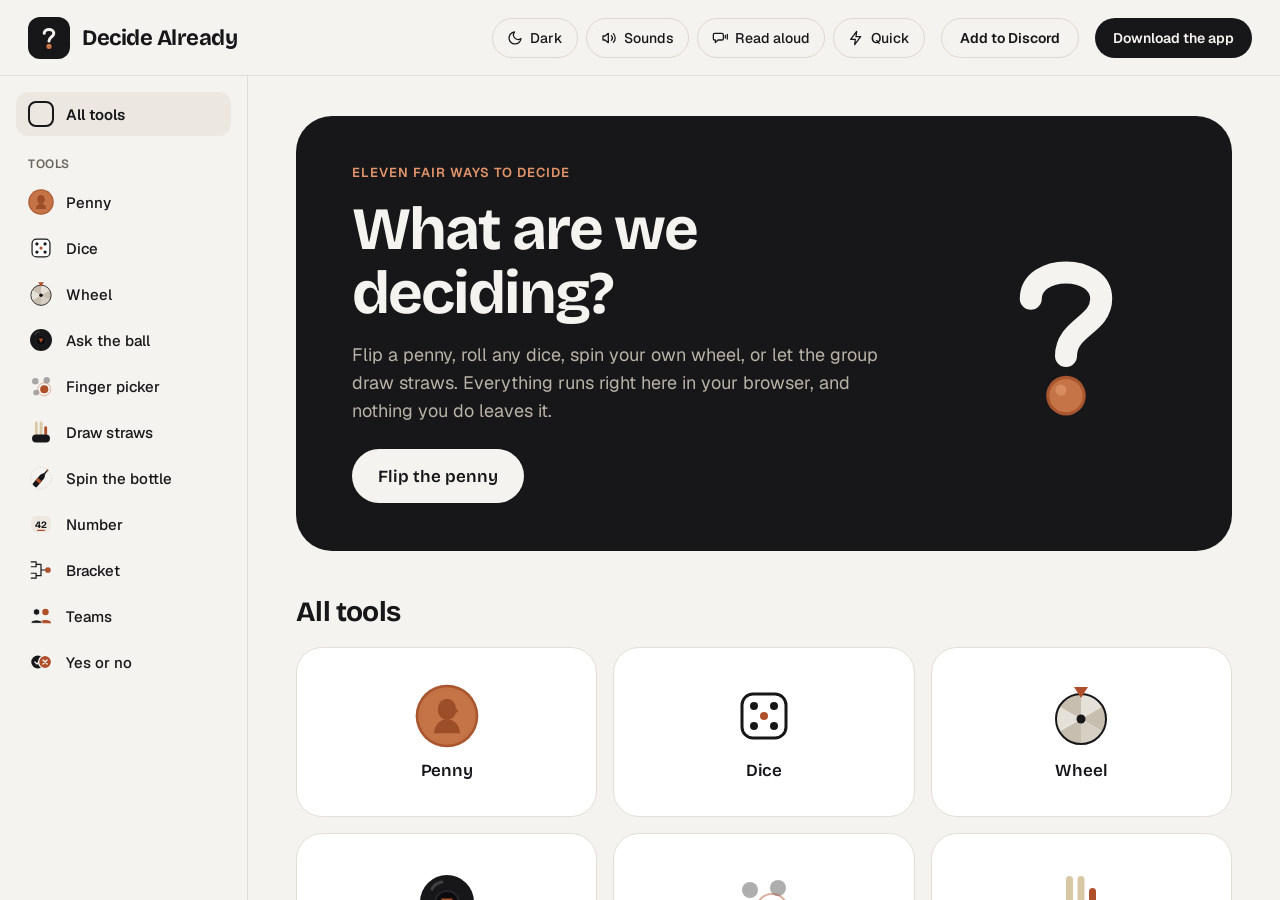
==== decide-already/index.html @ 9c02dde9 "Republish Decide Already with the penny fixes Co-Authored-By: Claude Opus 5.5 <noreply@anthropic.com" ====
<!DOCTYPE html>
<html lang="en">
  <head>
    <meta charset="utf-8" />
    <meta httpEquiv="X-UA-Compatible" content="IE=edge" />
    <meta name="viewport" content="width=device-width, initial-scale=1, shrink-to-fit=no" />
    <title>Decide Already</title>
    <!-- The `react-native-web` recommended style reset: https://necolas.github.io/react-native-web/docs/setup/#root-element -->
    <style id="expo-reset">
      /* These styles make the body full-height */
      html,
      body {
        height: 100%;
      }
      /* These styles disable body scrolling if you are using <ScrollView> */
      body {
        overflow: hidden;
      }
      /* These styles make the root element full-height */
      #root {
        display: flex;
        height: 100%;
        flex: 1;
      }
    </style>
  <meta name="theme-color" content="#F5F3EF">
<meta name="description" content="Flip a penny, roll dice, spin a wheel. Eleven quick ways to finally decide.">
<link rel="icon" href="/decide-already/favicon.ico"/></head>

  <body>
    <!-- Use static rendering with Expo Router to support running without JavaScript. -->
    <noscript>
      You need to enable JavaScript to run this app.
    </noscript>
    <!-- The root element for your Expo app. -->
    <div id="root"></div>
  <script src="/decide-already/_expo/static/js/web/index-1f5129dfab47162398c834acc7742cf0.js" defer></script>
</body>
</html>
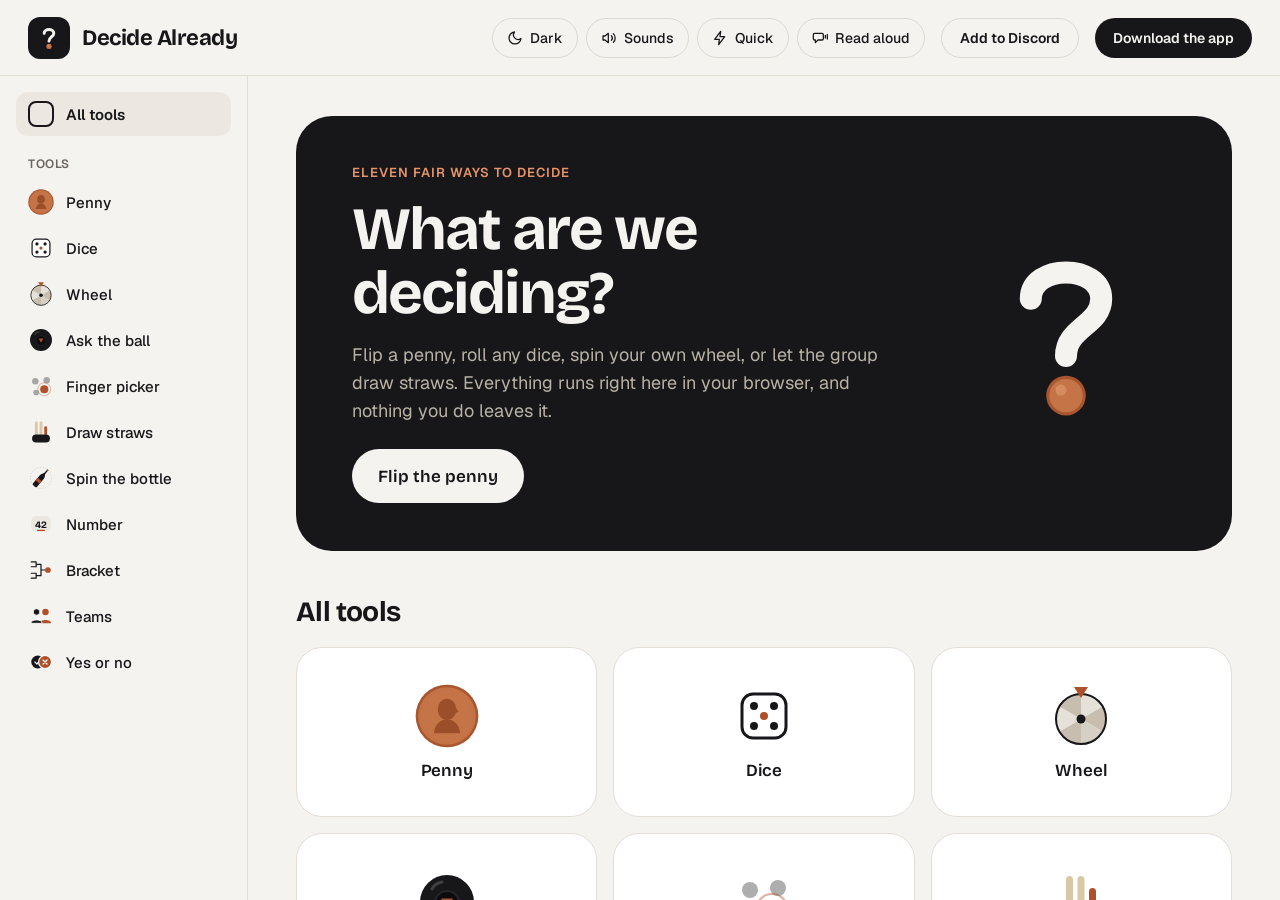
==== commit 85aaf6ab: "Republish Decide Already with the scrolling toggle row Co-Authored-By: Claude Opus 5.5 <noreply@anth" ====
--- a/decide-already/index.html
+++ b/decide-already/index.html
@@ -34,6 +34,6 @@
     </noscript>
     <!-- The root element for your Expo app. -->
     <div id="root"></div>
-  <script src="/decide-already/_expo/static/js/web/index-1f5129dfab47162398c834acc7742cf0.js" defer></script>
+  <script src="/decide-already/_expo/static/js/web/index-afce0892a07b73fb74d500e77fab4108.js" defer></script>
 </body>
 </html>
